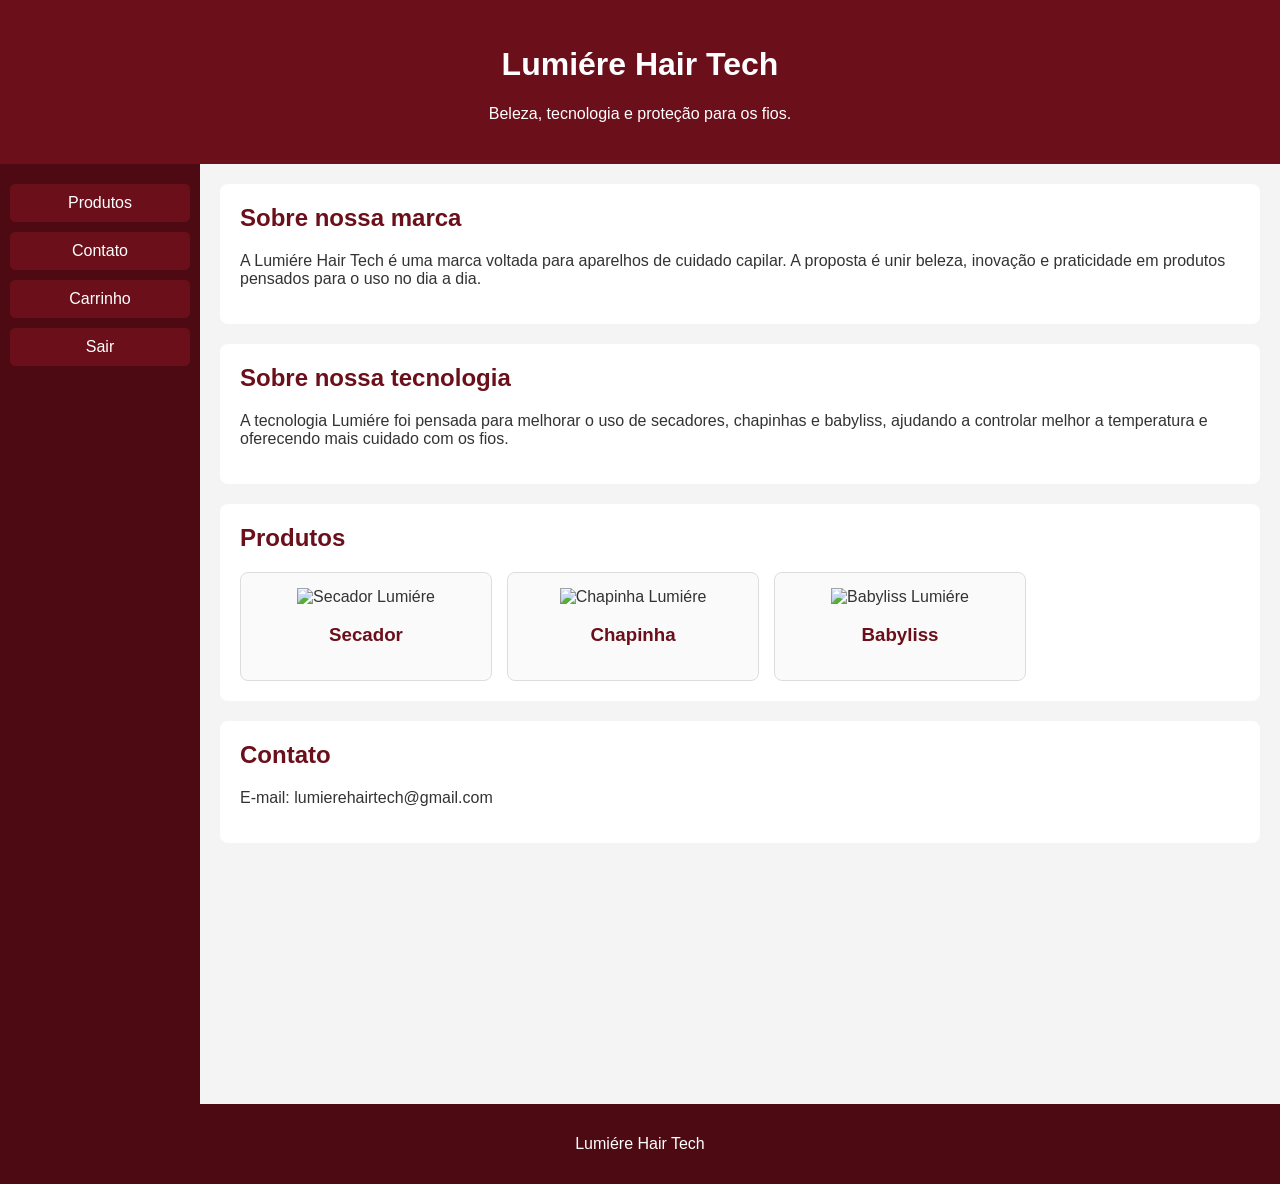
==== index.html @ 414310c8 "Criação de homepage" ====
<!DOCTYPE html>
<html lang="pt-BR">
<head>
    <meta charset="UTF-8">
    
    <meta name="viewport" content="width=device-width, initial-scale=1.0">
    <title>Lumiére Hair Tech</title>
    <link rel="stylesheet" href="style.css">
</head>
<body>
    <header class="cabecalho">
        <h1>Lumiére Hair Tech</h1>
        <p>Beleza, tecnologia e proteção para os fios.</p>
    </header>

    <div class="layout">
        <aside class="menu-lateral">
            <nav>

                <a href="#produtos">Produtos</a>
                
                <a href="#contato">Contato</a>
                
                <a href="#carrinho">Carrinho</a>
                
                <a href="#sair">Sair</a>
            </nav>
        </aside>

        <main class="conteudo">
            <section id="marca" class="secao">
                <h2>Sobre nossa marca</h2>

                <p>
                    A Lumiére Hair Tech é uma marca voltada para aparelhos de cuidado capilar.
                    A proposta é unir beleza, inovação e praticidade em produtos pensados
                    para o uso no dia a dia.
                </p>

            </section>

            <section id="tecnologia" class="secao">
                <h2>Sobre nossa tecnologia</h2>
                <p>
                    A tecnologia Lumiére foi pensada para melhorar o uso de secadores,
                    chapinhas e babyliss, ajudando a controlar melhor a temperatura
                    e oferecendo mais cuidado com os fios.
                </p>
            </section>

            <section id="produtos" class="secao">
                <h2>Produtos</h2>

                <div class="produtos">

                    <article class="card">
                 <img src="img/Secador de cabelo Lumiére elegante.png"alt="Secador Lumiére">
                        <h3>Secador</h3>
                    </article>

                    <article class="card">
                        <img src="img/Pranchinha Lumiére elegante e sofisticada.png" alt="Chapinha Lumiére">
                        <h3>Chapinha</h3>
                    </article>

                    <article class="card">
                        <img src="img/Modelador de cachos Lumiére elegante.png" alt="Babyliss Lumiére">
                        <h3>Babyliss</h3>
                    </article>
                </div>

            </section>

            <section id="contato" class="secao">
                <h2>Contato</h2>

                <p>E-mail: lumierehairtech@gmail.com</p>

            </section>
        </main>
    </div>

    <footer class="rodape">
        <p>Lumiére Hair Tech</p>
    </footer>
</body>
</html>
---- style.css ----
body {

    margin: 0;
    font-family: Arial, sans-serif;
    background-color: #f4f4f4;
    color: #333333;
}

.cabecalho {
    background-color: #6b0f1a;
    color: white;
    text-align: center;
    padding: 25px;
}

.layout {
    display: flex;
}

.menu-lateral {
    width: 180px;
    background-color: #4d0a12;
    min-height: 100vh;
    padding: 20px 10px;
}

.menu-lateral a {
    display: block;
    color: white;
    text-decoration: none;
    background-color: #6b0f1a;
    margin-bottom: 10px;
    padding: 10px;
    border-radius: 5px;
    text-align: center;
}

.menu-lateral a:hover {
    background-color: #7f1724;
}

.conteudo {
    flex: 1;
    padding: 20px;
}

.secao {
    background-color: white;
    padding: 20px;
    margin-bottom: 20px;
    border-radius: 8px;
}

.secao h2 {
    color: #6b0f1a;
    margin-top: 0;
}

.produtos {
    display: flex;
    gap: 15px;
    flex-wrap: wrap;
}

.card {
    width: 220px;
    background-color: #fafafa;
    border: 1px solid #dddddd;
    border-radius: 8px;
    padding: 15px;
    text-align: center;
}

.card img {
    width: 100%;
    height: 150px;
    object-fit: contain;
}

.card h3 {
    color: #6b0f1a;

}

.rodape {

    background-color: #4d0a12;
    color: white;
    text-align: center;
    padding: 15px;
}

@media (max-width: 768px) {
    .layout {
        
        flex-direction: column;

    }

    .menu-lateral {

        width: 100%;
        min-height: auto;

    }

    .produtos {

        justify-content: center;
    }
}
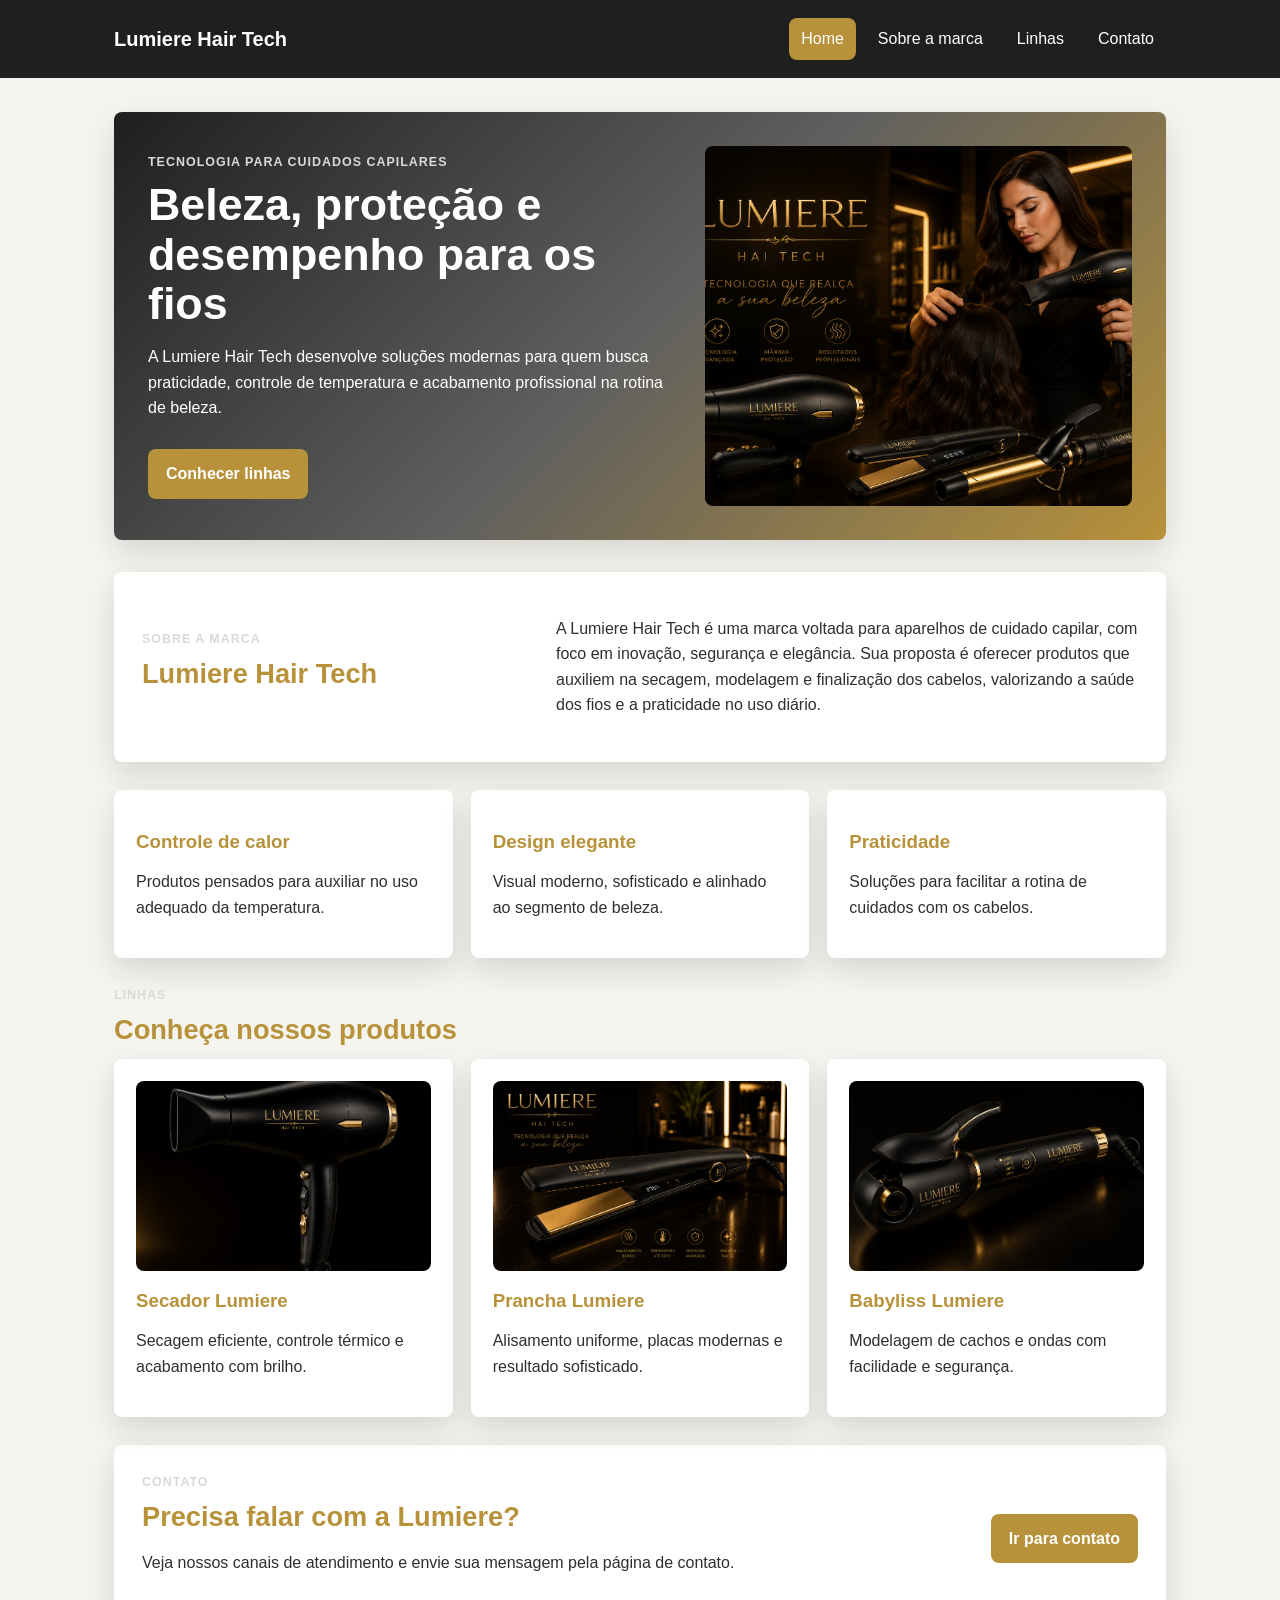
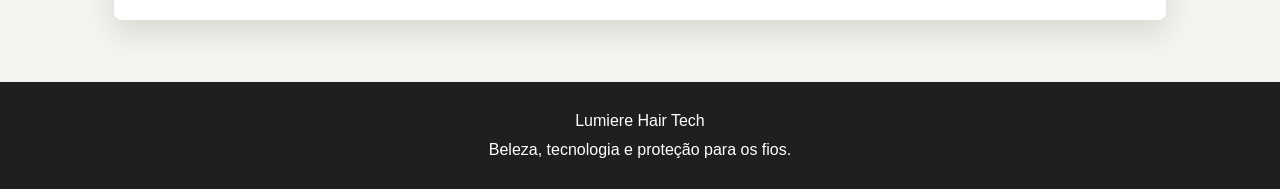
==== commit 3a95c69f: "lumiere12-05" ====
--- a/index.html
+++ b/index.html
@@ -1,87 +1,116 @@
-<!DOCTYPE html>
+﻿<!DOCTYPE html>
 <html lang="pt-BR">
 <head>
     <meta charset="UTF-8">
-    
     <meta name="viewport" content="width=device-width, initial-scale=1.0">
-    <title>Lumiére Hair Tech</title>
-    <link rel="stylesheet" href="style.css">
+    <title>Lumiere Hair Tech | Home</title>
+    <link rel="stylesheet" href="css/layout.css">
 </head>
 <body>
     <header class="cabecalho">
-        <h1>Lumiére Hair Tech</h1>
-        <p>Beleza, tecnologia e proteção para os fios.</p>
+        <nav class="menu">
+            <a class="logo" href="index.html">Lumiere Hair Tech</a>
+
+            <div class="menu-links">
+                <a href="index.html" class="ativo">Home</a>
+                <a href="#sobre">Sobre a marca</a>
+                <a href="#linhas">Linhas</a>
+                <a href="contato.html">Contato</a>
+            </div>
+        </nav>
     </header>
 
-    <div class="layout">
-        <aside class="menu-lateral">
-            <nav>
+    <main>
+        <section class="banner">
+            <div class="banner-texto">
+                <p class="subtitulo">Tecnologia para cuidados capilares</p>
+                <h1>Beleza, proteção e desempenho para os fios</h1>
+                <p>
+                    A Lumiere Hair Tech desenvolve soluções modernas para quem busca praticidade,
+                    controle de temperatura e acabamento profissional na rotina de beleza.
+                </p>
+                <a class="botao" href="#linhas">Conhecer linhas</a>
+            </div>
 
-                <a href="#produtos">Produtos</a>
-                
-                <a href="#contato">Contato</a>
-                
-                <a href="#carrinho">Carrinho</a>
-                
-                <a href="#sair">Sair</a>
-            </nav>
-        </aside>
+            <!-- Coloque na pasta img uma imagem chamada banner-lumiere.jpg -->
+            <img src="img/banner-lumiere.jpg" alt="Mulher com cabelo bem cuidado" class="banner-imagem">
+        </section>
 
-        <main class="conteudo">
-            <section id="marca" class="secao">
-                <h2>Sobre nossa marca</h2>
+        <section id="sobre" class="secao sobre">
+            <div class="titulo-secao">
+                <p class="subtitulo">Sobre a marca</p>
+                <h2>Lumiere Hair Tech</h2>
+            </div>
 
-                <p>
-                    A Lumiére Hair Tech é uma marca voltada para aparelhos de cuidado capilar.
-                    A proposta é unir beleza, inovação e praticidade em produtos pensados
-                    para o uso no dia a dia.
-                </p>
+            <p>
+                A Lumiere Hair Tech é uma marca voltada para aparelhos de cuidado capilar,
+                com foco em inovação, segurança e elegância. Sua proposta é oferecer produtos
+                que auxiliem na secagem, modelagem e finalização dos cabelos, valorizando a
+                saúde dos fios e a praticidade no uso diário.
+            </p>
+        </section>
 
-            </section>
+        <section class="secao beneficios">
+            <article>
+                <h3>Controle de calor</h3>
+                <p>Produtos pensados para auxiliar no uso adequado da temperatura.</p>
+            </article>
 
-            <section id="tecnologia" class="secao">
-                <h2>Sobre nossa tecnologia</h2>
-                <p>
-                    A tecnologia Lumiére foi pensada para melhorar o uso de secadores,
-                    chapinhas e babyliss, ajudando a controlar melhor a temperatura
-                    e oferecendo mais cuidado com os fios.
-                </p>
-            </section>
+            <article>
+                <h3>Design elegante</h3>
+                <p>Visual moderno, sofisticado e alinhado ao segmento de beleza.</p>
+            </article>
 
-            <section id="produtos" class="secao">
-                <h2>Produtos</h2>
+            <article>
+                <h3>Praticidade</h3>
+                <p>Soluções para facilitar a rotina de cuidados com os cabelos.</p>
+            </article>
+        </section>
 
-                <div class="produtos">
+        <section id="linhas" class="secao">
+            <div class="titulo-secao">
+                <p class="subtitulo">Linhas</p>
+                <h2>Conheça nossos produtos</h2>
+            </div>
 
-                    <article class="card">
-                 <img src="img/Secador de cabelo Lumiére elegante.png"alt="Secador Lumiére">
-                        <h3>Secador</h3>
-                    </article>
+            <div class="cards-produtos">
+                <article class="card">
+                    <!-- Coloque na pasta img uma imagem chamada secador-lumiere.jpg -->
+                    <img src="img/secador-lumiere.jpg" alt="Secador Lumiere">
+                    <h3>Secador Lumiere</h3>
+                    <p>Secagem eficiente, controle térmico e acabamento com brilho.</p>
+                </article>
 
-                    <article class="card">
-                        <img src="img/Pranchinha Lumiére elegante e sofisticada.png" alt="Chapinha Lumiére">
-                        <h3>Chapinha</h3>
-                    </article>
+                <article class="card">
+                    <!-- Coloque na pasta img uma imagem chamada prancha-lumiere.jpg -->
+                    <img src="img/prancha-lumiere.jpg" alt="Prancha Lumiere">
+                    <h3>Prancha Lumiere</h3>
+                    <p>Alisamento uniforme, placas modernas e resultado sofisticado.</p>
+                </article>
 
-                    <article class="card">
-                        <img src="img/Modelador de cachos Lumiére elegante.png" alt="Babyliss Lumiére">
-                        <h3>Babyliss</h3>
-                    </article>
-                </div>
+                <article class="card">
+                    <!-- Coloque na pasta img uma imagem chamada babyliss-lumiere.jpg -->
+                    <img src="img/babyliss-lumiere.jpg" alt="Babyliss Lumiere">
+                    <h3>Babyliss Lumiere</h3>
+                    <p>Modelagem de cachos e ondas com facilidade e segurança.</p>
+                </article>
+            </div>
+        </section>
 
-            </section>
+        <section class="secao chamada-contato">
+            <div>
+                <p class="subtitulo">Contato</p>
+                <h2>Precisa falar com a Lumiere?</h2>
+                <p>Veja nossos canais de atendimento e envie sua mensagem pela página de contato.</p>
+            </div>
 
-            <section id="contato" class="secao">
-                <h2>Contato</h2>
-
-                <p>E-mail: lumierehairtech@gmail.com</p>
-
-            </section>
-        </main>
-    </div>
+            <a class="botao" href="contato.html">Ir para contato</a>
+        </section>
+    </main>
 
     <footer class="rodape">
-        <p>Lumiére Hair Tech</p>
+        <p>Lumiere Hair Tech</p>
+        <p>Beleza, tecnologia e proteção para os fios.</p>
     </footer>
 </body>
-</html>+</html>
--- a/css/layout.css
+++ b/css/layout.css
@@ -0,0 +1,305 @@
+﻿:root {
+    --cor-principal: #b8923a;
+    --cor-secundaria: #d9d9d9;
+    --cor-fundo: #f6f4ef;
+    --cor-texto: #2f2f2f;
+    --cor-branca: #ffffff;
+    --cor-escura: #1f1f1f;
+    --cor-borda: #d6d2c8;
+    --sombra: 0 12px 30px rgba(31, 31, 31, 0.14);
+    --raio-borda: 8px;
+}
+
+* {
+    box-sizing: border-box;
+}
+
+body {
+    margin: 0;
+    font-family: Arial, Helvetica, sans-serif;
+    background-color: var(--cor-fundo);
+    color: var(--cor-texto);
+    line-height: 1.6;
+}
+
+img {
+    max-width: 100%;
+    display: block;
+}
+
+.cabecalho {
+    background-color: var(--cor-escura);
+    color: var(--cor-branca);
+}
+
+.menu {
+    max-width: 1100px;
+    margin: 0 auto;
+    padding: 18px 24px;
+    display: flex;
+    justify-content: space-between;
+    align-items: center;
+    gap: 20px;
+}
+
+.logo {
+    color: var(--cor-branca);
+    font-size: 1.25rem;
+    font-weight: bold;
+    text-decoration: none;
+}
+
+.menu-links {
+    display: flex;
+    flex-wrap: wrap;
+    gap: 10px;
+}
+
+.menu-links a {
+    color: var(--cor-branca);
+    text-decoration: none;
+    padding: 8px 12px;
+    border-radius: var(--raio-borda);
+    transition: 0.3s;
+}
+
+.menu-links a:hover,
+.menu-links .ativo {
+    background-color: var(--cor-principal);
+    color: var(--cor-branca);
+}
+
+main {
+    max-width: 1100px;
+    margin: 0 auto;
+    padding: 34px 24px;
+}
+
+.banner {
+    display: grid;
+    grid-template-columns: 1.1fr 0.9fr;
+    align-items: center;
+    gap: 34px;
+    margin-bottom: 32px;
+    padding: 34px;
+    background: linear-gradient(135deg, #1f1f1f, #5f5f5f, var(--cor-principal));
+    color: var(--cor-branca);
+    border-radius: var(--raio-borda);
+    box-shadow: var(--sombra);
+}
+
+.banner h1 {
+    margin: 8px 0 16px;
+    font-size: 2.8rem;
+    line-height: 1.1;
+}
+
+.banner p {
+    max-width: 620px;
+}
+
+.banner-imagem {
+    width: 100%;
+    height: 360px;
+    object-fit: cover;
+    background-color: var(--cor-borda);
+    border-radius: var(--raio-borda);
+}
+
+.subtitulo {
+    margin: 0;
+    color: var(--cor-secundaria);
+    font-size: 0.78rem;
+    font-weight: bold;
+    text-transform: uppercase;
+    letter-spacing: 0.08em;
+}
+
+.botao,
+.formulario button {
+    display: inline-block;
+    margin-top: 12px;
+    padding: 12px 18px;
+    border: none;
+    border-radius: var(--raio-borda);
+    background-color: var(--cor-principal);
+    color: var(--cor-branca);
+    font-weight: bold;
+    text-decoration: none;
+    cursor: pointer;
+}
+
+.secao {
+    margin-bottom: 28px;
+}
+
+.sobre,
+.beneficios article,
+.card,
+.chamada-contato,
+.contato-area,
+.topo-contato {
+    background-color: var(--cor-branca);
+    border-radius: var(--raio-borda);
+    box-shadow: var(--sombra);
+}
+
+.sobre {
+    padding: 28px;
+    display: grid;
+    grid-template-columns: 0.8fr 1.2fr;
+    gap: 26px;
+    align-items: center;
+}
+
+h1,
+h2,
+h3 {
+    line-height: 1.2;
+}
+
+h2,
+h3 {
+    color: var(--cor-principal);
+}
+
+h2 {
+    margin: 8px 0 12px;
+    font-size: 1.7rem;
+}
+
+h3 {
+    margin-bottom: 8px;
+}
+
+.beneficios,
+.cards-produtos {
+    display: grid;
+    grid-template-columns: repeat(3, 1fr);
+    gap: 18px;
+}
+
+.beneficios article,
+.card {
+    padding: 22px;
+}
+
+.card img {
+    width: 100%;
+    height: 190px;
+    object-fit: cover;
+    background-color: var(--cor-borda);
+    border-radius: var(--raio-borda);
+}
+
+.chamada-contato {
+    padding: 28px;
+    display: flex;
+    justify-content: space-between;
+    align-items: center;
+    gap: 24px;
+}
+
+.topo-contato {
+    padding: 30px;
+    margin-bottom: 28px;
+}
+
+.topo-contato h1 {
+    margin: 8px 0 12px;
+    color: var(--cor-principal);
+    font-size: 2.4rem;
+}
+
+.contato-area {
+    padding: 28px;
+    display: grid;
+    grid-template-columns: 0.9fr 1.1fr;
+    gap: 30px;
+}
+
+.formulario {
+    display: flex;
+    flex-direction: column;
+    gap: 10px;
+}
+
+.formulario label {
+    color: var(--cor-principal);
+    font-weight: bold;
+}
+
+.formulario input,
+.formulario textarea {
+    width: 100%;
+    padding: 12px;
+    border: 1px solid var(--cor-borda);
+    border-radius: var(--raio-borda);
+    font-family: Arial, Helvetica, sans-serif;
+}
+
+.rodape {
+    background-color: var(--cor-escura);
+    color: var(--cor-branca);
+    text-align: center;
+    padding: 22px;
+}
+
+.rodape p {
+    margin: 4px 0;
+}
+
+@media (max-width: 800px) {
+    .menu,
+    .chamada-contato {
+        flex-direction: column;
+        align-items: flex-start;
+    }
+
+    .banner,
+    .sobre,
+    .contato-area {
+        grid-template-columns: 1fr;
+    }
+
+    .banner h1 {
+        font-size: 2.2rem;
+    }
+
+    .beneficios,
+    .cards-produtos {
+        grid-template-columns: 1fr;
+    }
+
+    .banner-imagem {
+        height: 260px;
+    }
+}
+
+.btn-primary {
+    background-color: var(--cor-secundaria);
+    border-color: var(--cor-secundaria);
+    color: var(--cor-escura);
+    font-weight: bold;
+}
+
+.btn-primary:hover {
+    background-color: var(--cor-escura);
+    border-color: var(--cor-escura);
+    color: var(--cor-branca);
+}
+
+
+
+
+.formulario .btn-primary {
+    background-color: var(--cor-principal);
+    border-color: var(--cor-principal);
+    color: var(--cor-branca);
+}
+
+.formulario .btn-primary:hover {
+    background-color: var(--cor-escura);
+    border-color: var(--cor-escura);
+    color: var(--cor-branca);
+}
